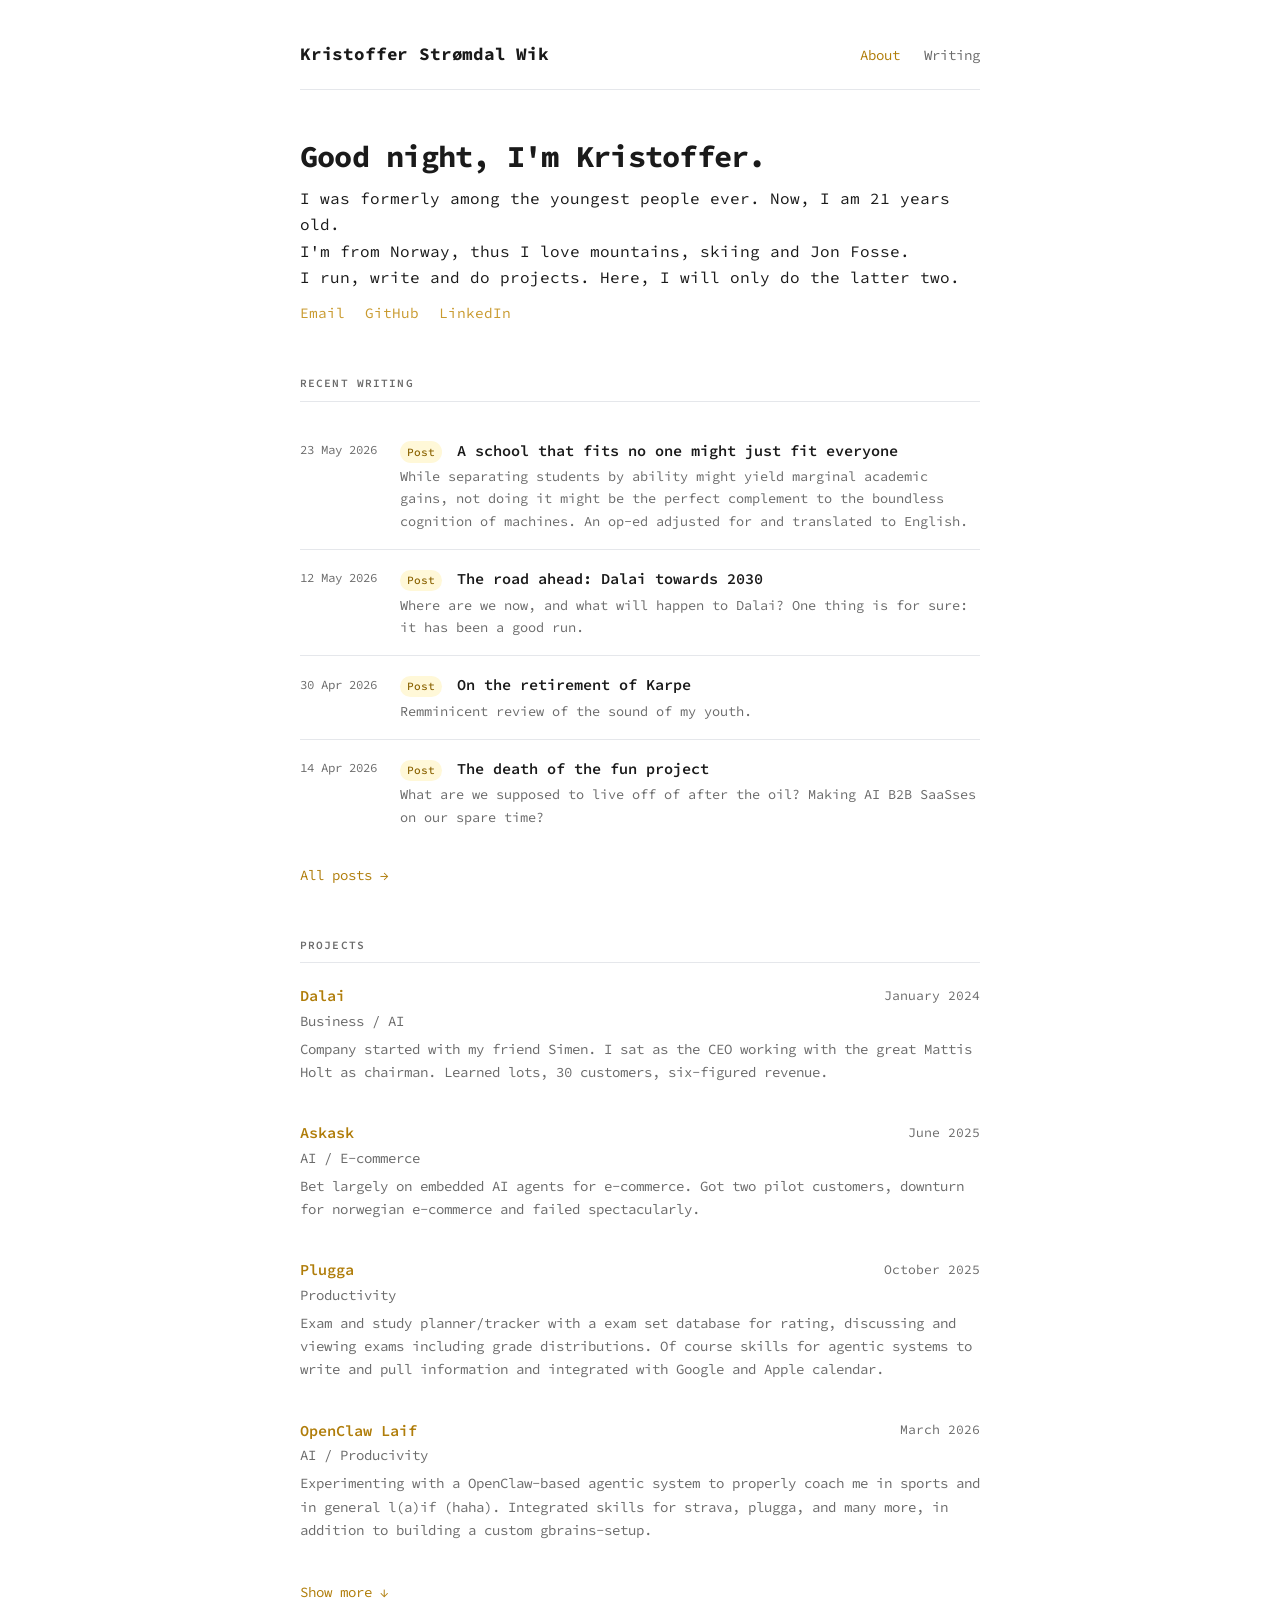
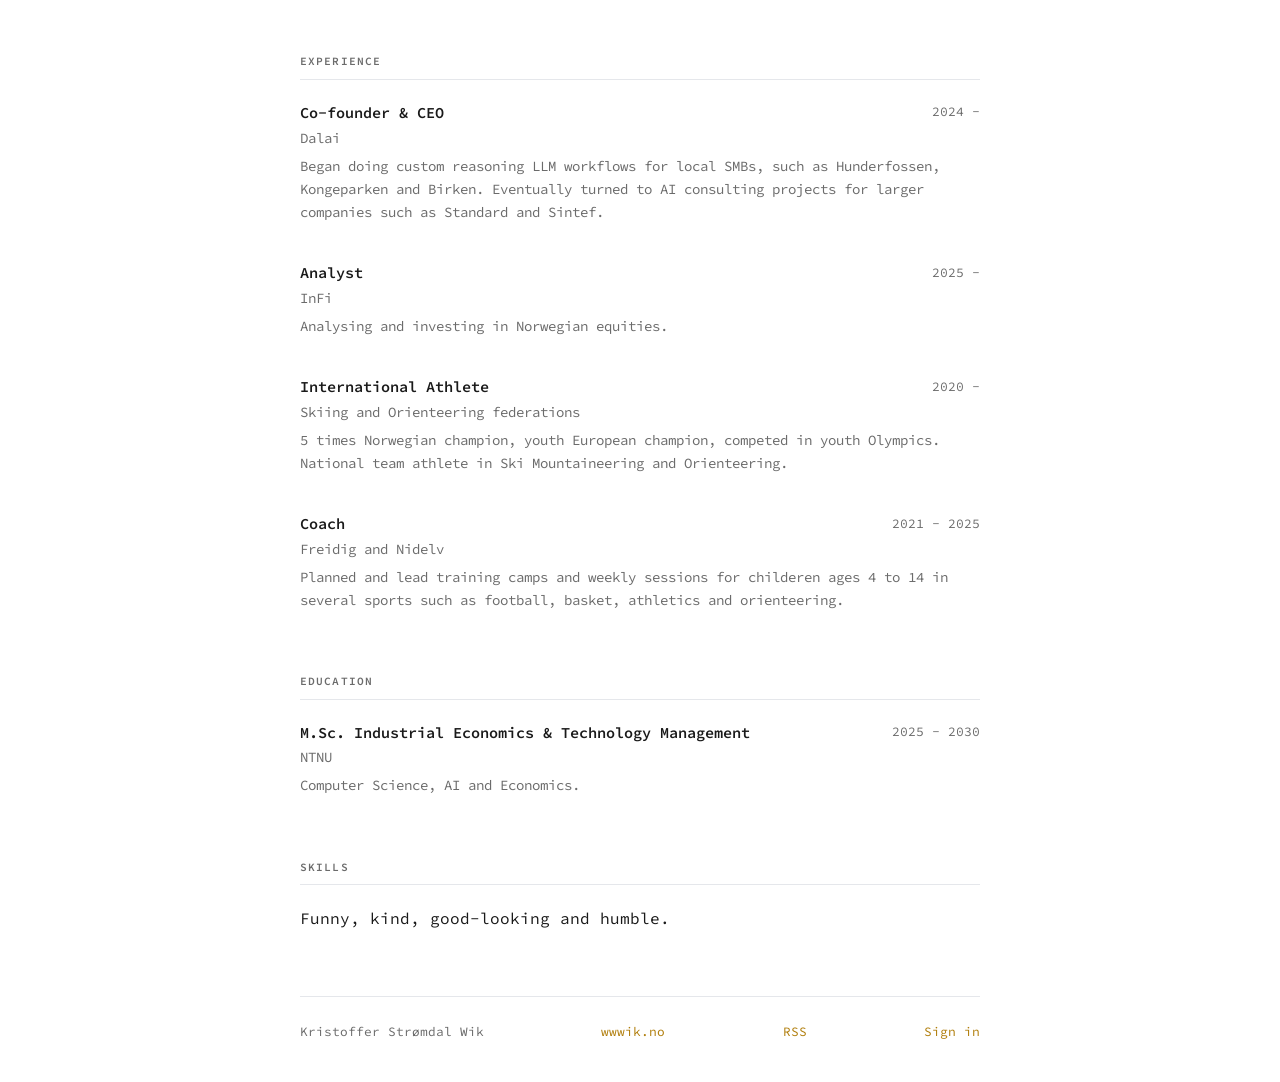
==== index.html @ e043fd33 "Render CV from cv.json (editable in /admin/) Co-Authored-By: Claude Fable 5.1 <noreply@anthropic.com" ====
<!DOCTYPE html>
<html lang="en">
<head>
  <meta charset="UTF-8" />
  <meta name="viewport" content="width=device-width, initial-scale=1.0" />
  <meta property="og:title" content="Kristoffer Strømdal Wik">
  <meta property="og:image" content="/castle.png">
  <title>Kristoffer Strømdal Wik</title>
  <meta name="description" content="Kristoffer Strømdal Wik" />
  <link rel="canonical" href="https://wwwik.no" />
  <link rel="stylesheet" href="style.css" />
  <link rel="icon" type="image/x-icon" href="/favicon.ico?v=2">
  <link rel="alternate" type="application/rss+xml" title="Kristoffer Strømdal Wik" href="/rss.xml" />
</head>
<body>
<div class="wrap">

  <header>
    <div class="site-name"><a href="/">Kristoffer Strømdal Wik</a></div>
    <nav>
      <a href="/" class="active">About</a>
      <a href="blog.html">Writing</a>
    </nav>
  </header>

  <main>

    <!-- ── About ──────────────────────────────── -->
    <section id="about">
      <h1> <span id="greeting"></span>, I'm <span id="cv-name">Kristoffer</span>.</h1>
      <p id="cv-bio"></p>
      <div class="contact-links" id="cv-links"></div>
    </section>

    <!-- ── Recent writing ─────────────────────── -->
    <section id="recent">
      <h2>Recent writing</h2>
      <ul class="post-list" id="recent-posts">
        <li style="color:var(--muted);font-size:.88rem">Loading…</li>
      </ul>
      <p style="margin-top:1rem;">
        <a href="blog.html" style="font-size:.88rem">All posts →</a>
      </p>
    </section>

    <!-- ── CV: rendered from cv.json (edit in /admin/) ── -->
    <section id="projects">
      <h2>Projects</h2>
      <div id="cv-projects"></div>
      <p style="margin-top:1rem;">
        <a href="#" id="toggle-projects" style="font-size:.88rem; cursor:pointer; display:none;">Show more ↓</a>
      </p>
    </section>

    <section id="experience">
      <h2>Experience</h2>
      <div id="cv-experience"></div>
    </section>

    <section id="education">
      <h2>Education</h2>
      <div id="cv-education"></div>
    </section>

    <section id="skills">
      <h2>Skills</h2>
      <div class="skills" id="cv-skills"></div>
    </section>

  </main>

  <footer>
    <span>Kristoffer Strømdal Wik</span>
    <span><a href="https://wwwik.no">wwwik.no</a></span>
    <span><a href="rss.xml">RSS</a></span>
    <span><a href="/auth/login" id="signin">Sign in</a></span>
  </footer>

</div>

<script>
    // Compute greeting from time of day
  (function () {
    const timeOfDay = new Date(); 
    if (timeOfDay.getHours() <= 5) document.getElementById('greeting').textContent = "Good night";
    else if (timeOfDay.getHours() <= 9) document.getElementById('greeting').textContent = "Good morning";
    else if (timeOfDay.getHours() <= 16) document.getElementById('greeting').textContent = "Good day";
    else if (timeOfDay.getHours() <= 21) document.getElementById('greeting').textContent = "Good evening";
    else document.getElementById('greeting').textContent = "Good night";
  })();

  // Compute current age from birthdate
  function currentAge() {
    const birth = new Date(2005, 9, 3); // Oct 3 2005 (month is 0-indexed)
    const now = new Date();
    let age = now.getFullYear() - birth.getFullYear();
    if (now < new Date(now.getFullYear(), birth.getMonth(), birth.getDate())) age--;
    return age;
  }

  // Render CV sections from cv.json (edited in /admin/)
  const esc = (v) => String(v ?? '').replace(/[&<>"']/g, (c) => ({ '&': '&amp;', '<': '&lt;', '>': '&gt;', '"': '&quot;', "'": '&#39;' }[c]));
  const entryHtml = (e) => `
    <div class="entry">
      <span class="entry-title">${e.href ? `<a href="${esc(e.href)}"${/^https?:/.test(e.href) ? ' target="_blank" rel="noopener"' : ''}>${esc(e.title)}</a>` : esc(e.title)}</span>
      <span class="entry-date">${esc(e.date)}</span>
      <span class="entry-sub">${esc(e.sub)}</span>
      ${e.desc ? `<p class="entry-desc">${esc(e.desc)}</p>` : ''}
    </div>`;
  fetch('cv.json')
    .then(r => r.json())
    .then(cv => {
      if (cv.name) document.getElementById('cv-name').textContent = cv.name;
      document.getElementById('cv-bio').innerHTML = (cv.bio || []).map(l => esc(l).replace('{age}', currentAge())).join('<br> ');
      document.getElementById('cv-links').innerHTML = (cv.links || []).map(l =>
        `<a href="${esc(l.href)}"${/^https?:/.test(l.href) ? ' target="_blank" rel="noopener"' : ''}>${esc(l.label)}</a>`).join('');
      for (const k of ['projects', 'experience', 'education']) document.getElementById('cv-' + k).innerHTML = (cv[k] || []).map(entryHtml).join('');
      document.getElementById('cv-skills').textContent = cv.skills || '';
      setupProjectToggle();
    })
    .catch(() => {});

  // Load recent posts from posts.json
  fetch('posts.json')
    .then(r => r.json())
    .then(({ posts }) => {
      const list = document.getElementById('recent-posts');
      const recent = [...posts]
        .sort((a, b) => b.date.localeCompare(a.date))
        .slice(0, 4);
      list.innerHTML = recent.map(p => `
        <li class="post-item">
          <span class="post-date">${fmtDate(p.date)}</span>
          <div class="post-body">
            <div class="post-title">
              <span class="badge badge-${p.type === 'achievement' ? 'achievement' : 'blog'}">
                ${p.type === 'achievement' ? 'Achievement' : 'Post'}
              </span>
              <a href="blog.html#${p.id}">${p.title}</a>
            </div>
            <p class="post-summary">${p.summary}</p>
          </div>
        </li>
      `).join('');
    })
    .catch(() => {
      document.getElementById('recent-posts').innerHTML =
        '<li style="color:var(--muted);font-size:.88rem">No posts yet.</li>';
    });

  function fmtDate(iso) {
    const d = new Date(iso + 'T00:00:00');
    return d.toLocaleDateString('en-GB', { day: 'numeric', month: 'short', year: 'numeric' });
  }

  // Automatisk skjuling av prosjekter etter de 4 første
  function setupProjectToggle() {
    const projects = document.querySelectorAll('#projects .entry');
    const toggleBtn = document.getElementById('toggle-projects');
    let isHidden = true;
    if (projects.length <= 4) return;
    toggleBtn.style.display = '';
    for (let i = 4; i < projects.length; i++) projects[i].style.display = 'none';
    toggleBtn.addEventListener('click', function (e) {
      e.preventDefault();
      isHidden = !isHidden;
      for (let i = 4; i < projects.length; i++) projects[i].style.display = isHidden ? 'none' : '';
      this.textContent = isHidden ? 'Show more ↓' : 'Show less ↑';
    });
  }
</script>
<script>
  // Footer: vis "Admin" i stedet for "Sign in" hvis eier er innlogget.
  const q = new URLSearchParams(location.search);
  const toast = (msg) => {
    const t = document.createElement('div'); t.className = 'toast'; t.textContent = msg; document.body.appendChild(t);
    setTimeout(() => t.classList.add('show'), 20); setTimeout(() => t.classList.remove('show'), 3200); setTimeout(() => t.remove(), 3800);
  };
  if (q.has('signed-out')) toast('Signed out');
  fetch('/auth/me', { credentials: 'same-origin' }).then(r => r.ok ? r.json() : null).then(m => {
    if (m && m.signedIn) {
      const a = document.getElementById('signin'); a.textContent = 'Admin'; a.href = '/admin/';
      if (q.has('signed-in')) toast('Signed in as ' + m.email);
    }
  }).catch(() => {});
  if (q.has('signed-in') || q.has('signed-out')) history.replaceState(null, '', location.pathname + location.hash);
</script>
</body>
</html>
---- style.css ----
@import url('https://fonts.googleapis.com/css2?family=Source+Code+Pro:ital,wght@0,200..900;1,200..900&display=swap');

:root {
  --bg: #ffffff;
  --surface: #f8f8f7;
  --text: #1a1a1a;
  --muted: #6b6b6b;
  --accent: #b07d0a;
  --muteaccent: #c99a2e;
  --border: #e5e7eb;
  --width: 680px;
}

*, *::before, *::after { box-sizing: border-box; }

body {
  font-family: "Source Code Pro", monospace;
  font-optical-sizing: auto;
  font-size: 1rem;
  line-height: 1.65;
  color: var(--text);
  background: var(--bg);
  margin: 0;
  padding: 0 1.25rem;
}

a { color: var(--accent); text-decoration: none; }
a:hover { text-decoration: underline; }

.wrap {
  max-width: var(--width);
  margin: 0 auto;
}

/* ── Header ─────────────────────────────────── */
header {
  padding: 2.5rem 0 1.25rem;
  border-bottom: 1px solid var(--border);
  margin-bottom: 3rem;
  display: flex;
  align-items: baseline;
  justify-content: space-between;
  flex-wrap: wrap;
  gap: 0.75rem;
}

.site-name {
  font-size: 1.1rem;
  font-weight: 700;
  color: var(--text);
  letter-spacing: -0.01em;
}
.site-name a { color: inherit; }
.site-name a:hover { text-decoration: none; }

nav { display: flex; gap: 1.5rem; }

nav a {
  color: var(--muted);
  font-size: 0.88rem;
}
nav a:hover {
  color: var(--text);
  text-decoration: none;
}

nav a.active {
  color: var(--accent);
  text-decoration: none;
}

/* ── Sections ────────────────────────────────── */
section { margin-bottom: 3rem; }

h1 {
  font-size: 1.9rem;
  font-weight: 700;
  letter-spacing: -0.025em;
  line-height: 1.2;
  margin-bottom: 0.65rem;
}

h2 {
  font-size: 0.7rem;
  font-weight: 600;
  text-transform: uppercase;
  letter-spacing: 0.1em;
  color: var(--muted);
  border-bottom: 1px solid var(--border);
  padding-bottom: 0.5rem;
  margin-bottom: 1.25rem;
}

h3 {
  font-size: 0.95rem;
  font-weight: 600;
  margin-bottom: 0.2rem;
}

p { margin: 0 0 0.75rem; }

/* ── CV entries ──────────────────────────────── */
.entry {
  display: grid;
  grid-template-columns: 1fr auto;
  gap: 0.1rem 1.5rem;
  margin-bottom: 1.5rem;
  align-items: start;
}
.entry-title { font-weight: 600; font-size: 0.95rem; }
.entry-sub   { color: var(--muted); font-size: 0.88rem; }
.entry-date  { color: var(--muted); font-size: 0.82rem; white-space: nowrap; padding-top: 0.1rem; }
.entry-desc  { grid-column: 1 / -1; color: var(--muted); font-size: 0.88rem; margin-top: 0.2rem; }

/* ── Skills ──────────────────────────────────── */
.skills { display: flex; flex-wrap: wrap; gap: 0.4rem; }
.skill {
  background: var(--surface);
  border: 1px solid var(--border);
  padding: 0.2rem 0.6rem;
  border-radius: 4px;
  font-size: 0.82rem;
  color: var(--text);
}

/* ── Post list ───────────────────────────────── */
.post-list { list-style: none; padding: 0; margin: 0; }

.post-item {
  display: grid;
  grid-template-columns: 80px 1fr;
  gap: 0 1.25rem;
  padding: 1rem 0;
  border-bottom: 1px solid var(--border);
  align-items: start;
}
.post-item:last-child { border-bottom: none; }

.post-date {
  font-size: 0.78rem;
  color: var(--muted);
  padding-top: 0.2rem;
  line-height: 1.4;
}

.post-body {}
.post-title { font-weight: 600; font-size: 0.95rem; margin-bottom: 0.2rem; }
.post-title a { color: var(--text); }
.post-title a:hover { color: var(--accent); text-decoration: none; }

.post-summary { font-size: 0.85rem; color: var(--muted); margin: 0; }

.badge {
  display: inline-block;
  padding: 0.1rem 0.45rem;
  border-radius: 100px;
  font-size: 0.7rem;
  font-weight: 500;
  vertical-align: middle;
  margin-right: 0.35rem;
}
.badge-blog        { background: #fff8d8; color: #8a6200; }
.badge-achievement { background: #dcfce7; color: #166534; }

/* ── Full post view ──────────────────────────── */
#post-view { display: none; }
#post-view.visible { display: block; }
#list-view.hidden  { display: none; }

.back-link {
  display: inline-block;
  font-size: 0.85rem;
  color: var(--muted);
  margin-bottom: 2rem;
}
.back-link:hover { color: var(--text); text-decoration: none; }

.post-header { margin-bottom: 2rem; }
.post-header h1 { margin-bottom: 0.4rem; }
.post-meta { font-size: 0.85rem; color: var(--muted); }

.post-content { line-height: 1.75; }
.post-content p  { margin-bottom: 1rem; }
.post-content h3 { font-size: 1.05rem; margin: 1.75rem 0 0.5rem; }
.post-content h4 { font-size: 0.95rem; margin: 1.25rem 0 0.4rem; font-weight: 600; }
.post-content ul, .post-content ol { padding-left: 1.5rem; margin-bottom: 1rem; }
.post-content li { margin-bottom: 0.3rem; }
.post-content code {
  background: var(--surface);
  border: 1px solid var(--border);
  padding: 0.1em 0.35em;
  border-radius: 3px;
  font-size: 0.875em;
  font-family: "Source Code Pro", monospace;
}
.post-content pre {
  background: var(--surface);
  border: 1px solid var(--border);
  padding: 1rem;
  border-radius: 6px;
  overflow-x: auto;
  margin-bottom: 1rem;
}
.post-content pre code { background: none; border: none; padding: 0; font-size: 0.85rem; }
.post-content blockquote {
  border-left: 3px solid var(--border);
  padding-left: 1rem;
  color: var(--muted);
  margin: 0 0 1rem;
}
.post-content img { max-width: 100%; height: auto; }
.post-content strong { font-weight: 600; }
.post-content a { color: var(--accent); }

/* ── Links / contact ─────────────────────────── */
.contact-links { display: flex; gap: 1.25rem; flex-wrap: wrap; }
.contact-links a { color: var(--muteaccent); font-size: 0.9rem; }
.contact-links a:hover { color: var(--text); }

/* ── Footer ──────────────────────────────────── */
footer {
  border-top: 1px solid var(--border);
  margin-top: 4rem;
  padding: 1.5rem 0 2.5rem;
  font-size: 0.8rem;
  color: var(--muted);
  display: flex;
  justify-content: space-between;
  flex-wrap: wrap;
  gap: 0.5rem;
}

/* ── Responsive ──────────────────────────────── */
@media (max-width: 480px) {
  header { flex-direction: column; gap: 0.5rem; }
  .post-item { grid-template-columns: 1fr; }
  .post-date { padding-top: 0; }
  .entry { grid-template-columns: 1fr; }
  .entry-date { text-align: left; }
  footer { flex-direction: column; }
}

/* ── Toast (sign in / out) ───────────────────── */
.toast {
  position: fixed; left: 50%; bottom: 1.5rem; transform: translate(-50%, 1rem);
  background: var(--text); color: var(--bg); font-size: 0.82rem; padding: 0.5rem 0.9rem; border-radius: 4px;
  opacity: 0; transition: opacity .2s, transform .2s; pointer-events: none; z-index: 10;
}
.toast.show { opacity: 1; transform: translate(-50%, 0); }
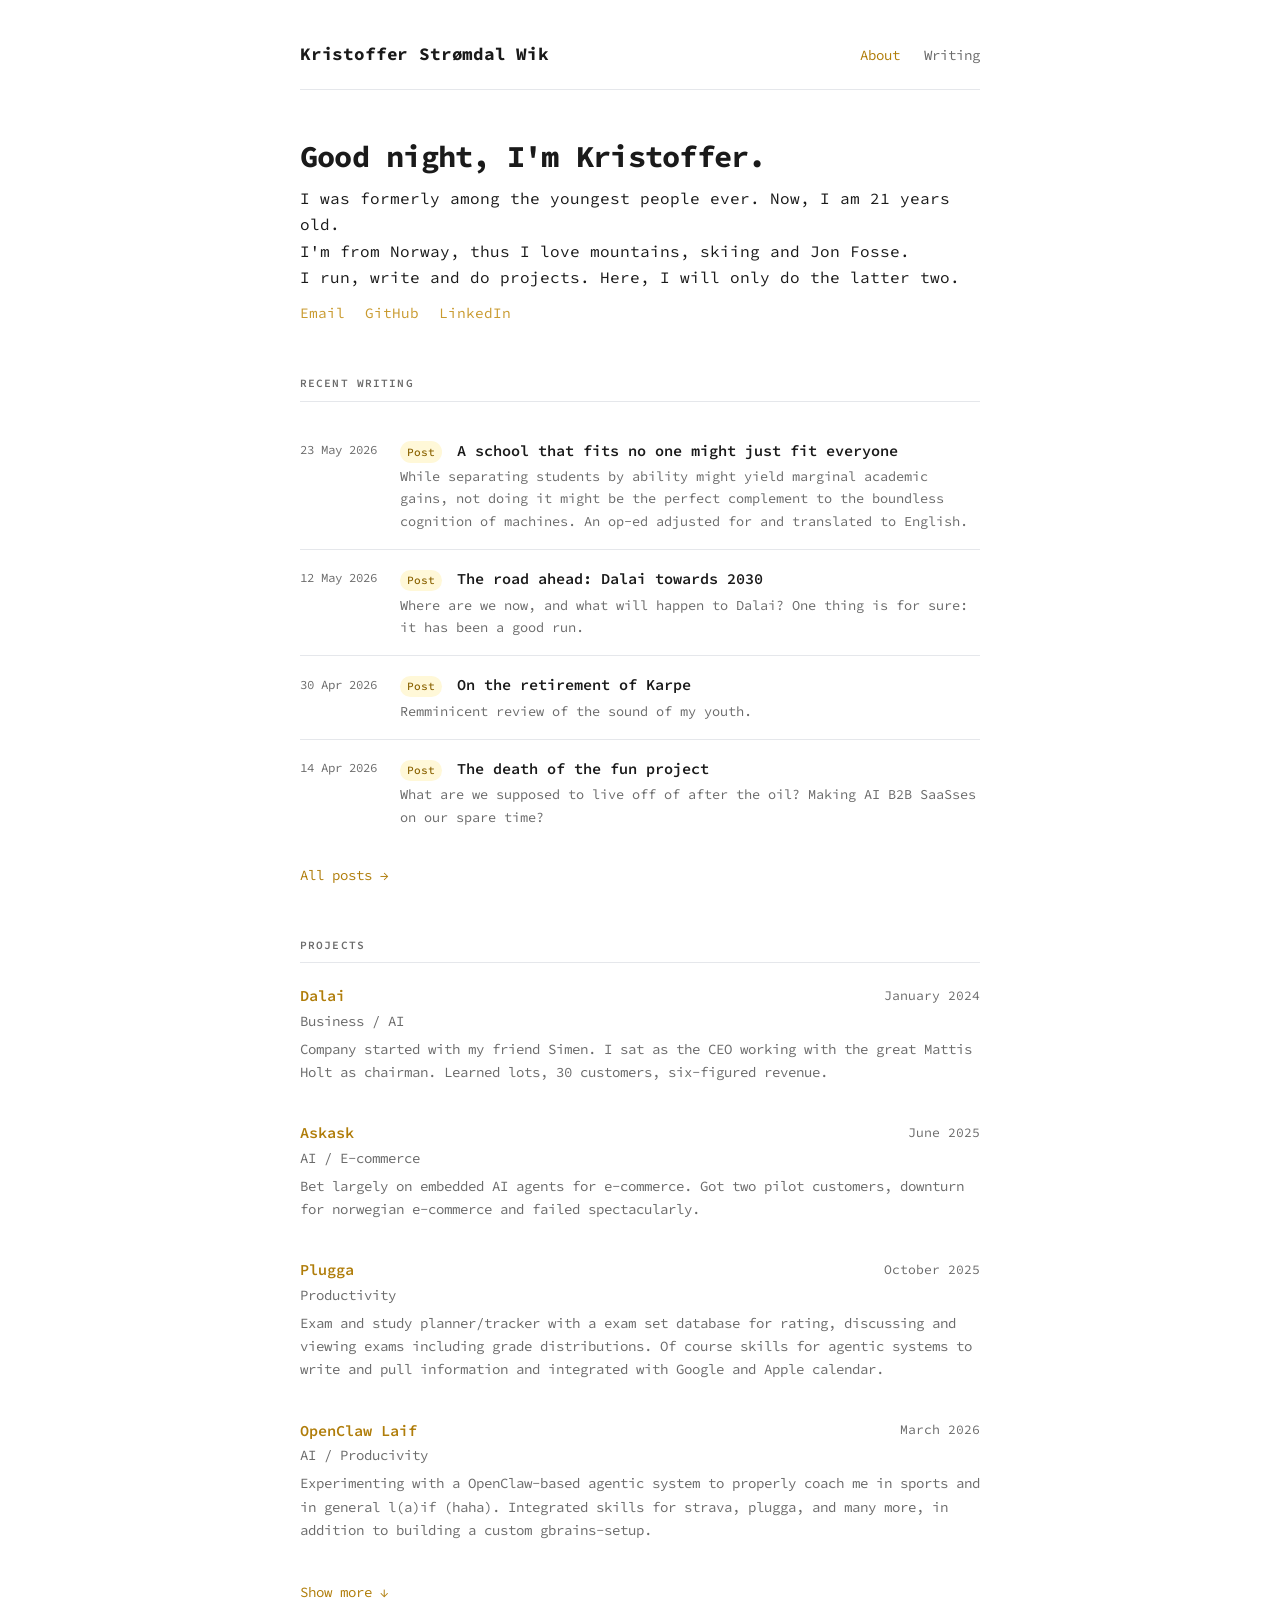
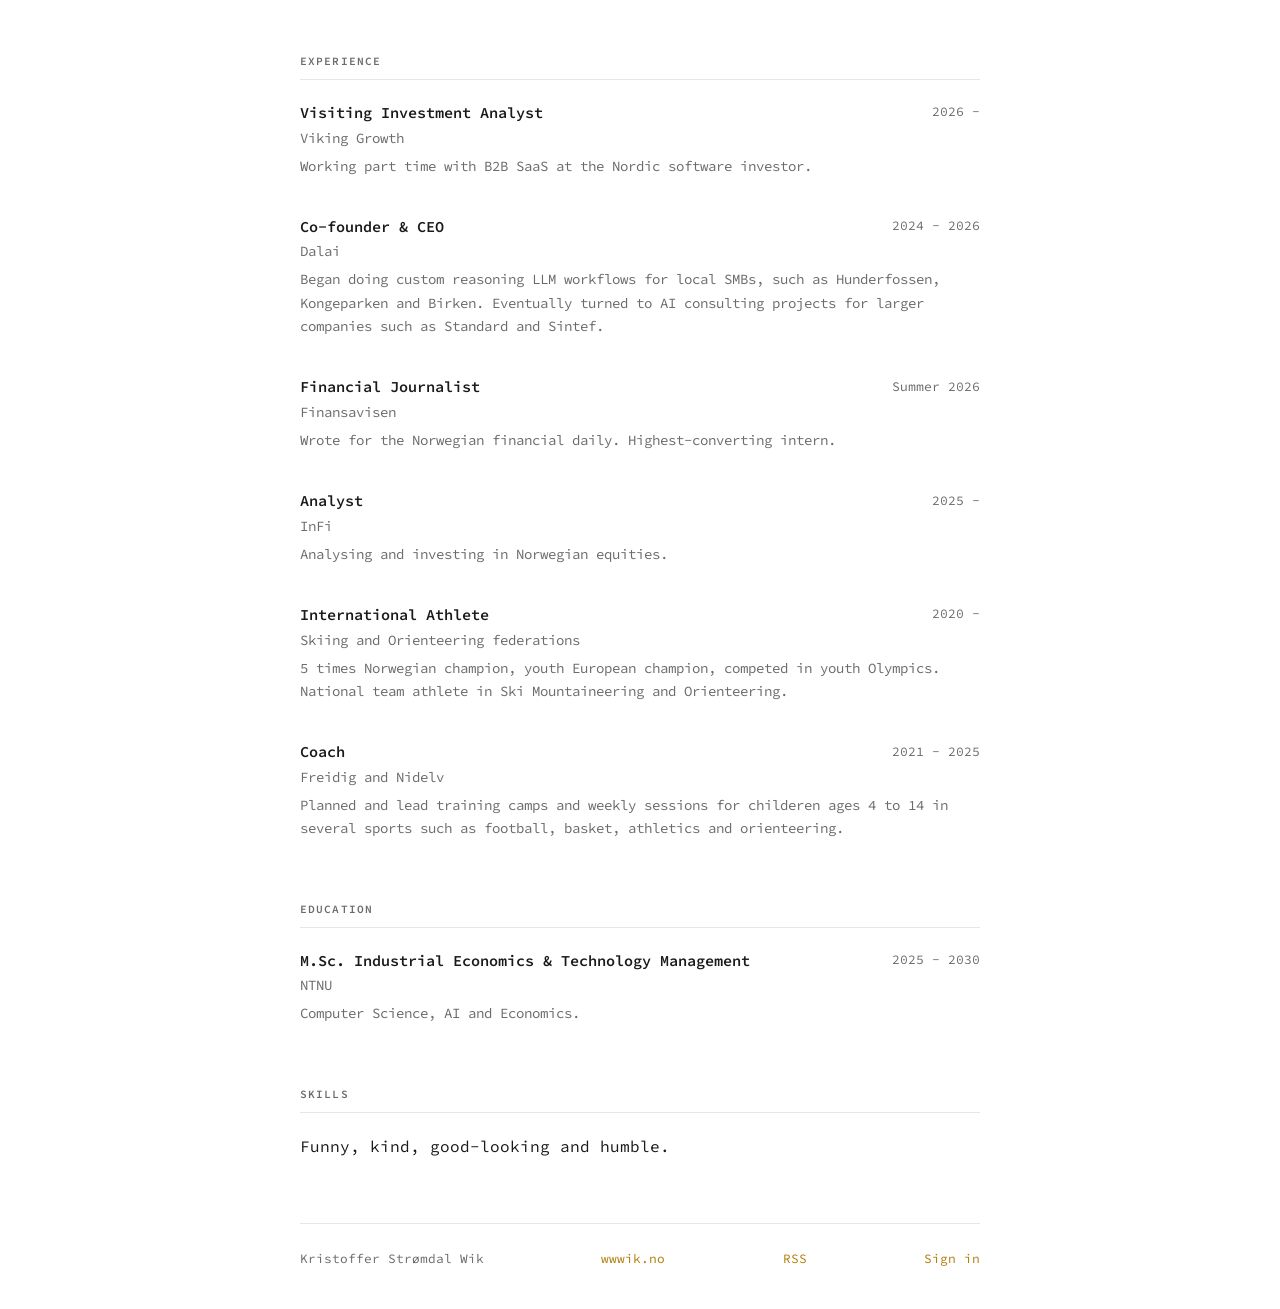
==== commit 1b4cae2e: "GEO: static page + Markdown per post, sitemap, robots.txt, llms.txt, Article JSON-LD, vendored marke" ====
--- a/index.html
+++ b/index.html
@@ -6,7 +6,8 @@
   <meta property="og:title" content="Kristoffer Strømdal Wik">
   <meta property="og:image" content="/castle.png">
   <title>Kristoffer Strømdal Wik</title>
-  <meta name="description" content="Kristoffer Strømdal Wik" />
+  <!-- build:meta-description --><meta name="description" content="I was formerly among the youngest people ever. Now, I am 20 years old. I&#39;m from Norway, thus I love mountains, skiing and Jon Fosse. I run, write and do projects. Here, I will only do the latter two." /><!-- /build:meta-description -->
+  <!-- build:jsonld --><script type="application/ld+json">{"@context":"https://schema.org","@type":"Person","name":"Kristoffer Strømdal Wik","givenName":"Kristoffer","url":"https://wwwik.no","description":"I was formerly among the youngest people ever. Now, I am 20 years old. I'm from Norway, thus I love mountains, skiing and Jon Fosse. I run, write and do projects. Here, I will only do the latter two.","sameAs":["https://github.com/kristoman-rikardo","https://www.linkedin.com/in/kristofferswik/"],"jobTitle":"Visiting Investment Analyst","worksFor":{"@type":"Organization","name":"Viking Growth"},"alumniOf":[{"@type":"EducationalOrganization","name":"NTNU"}],"knowsAbout":["Dalai","Askask","Plugga","OpenClaw Laif","Mosaic (not the browser)","make3d","Vibedoc.ai"]}</script><!-- /build:jsonld -->
   <link rel="canonical" href="https://wwwik.no" />
   <link rel="stylesheet" href="style.css" />
   <link rel="icon" type="image/x-icon" href="/favicon.ico?v=2">
@@ -27,16 +28,63 @@
 
     <!-- ── About ──────────────────────────────── -->
     <section id="about">
-      <h1> <span id="greeting"></span>, I'm <span id="cv-name">Kristoffer</span>.</h1>
-      <p id="cv-bio"></p>
-      <div class="contact-links" id="cv-links"></div>
+      <h1> <span id="greeting"></span>, I'm <span id="cv-name"><!-- build:cv-name -->Kristoffer<!-- /build:cv-name --></span>.</h1>
+      <p id="cv-bio">
+        <!-- build:cv-bio -->I was formerly among the youngest people ever. Now, I am <span id="my-age">20</span> years old.
+        <br> I&#39;m from Norway, thus I love mountains, skiing and Jon Fosse.
+        <br> I run, write and do projects. Here, I will only do the latter two.<!-- /build:cv-bio -->
+      </p>
+      <div class="contact-links" id="cv-links">
+        <!-- build:cv-links --><a href="mailto:kristofferswik@gmail.com">Email</a>
+        <a href="https://github.com/kristoman-rikardo" target="_blank" rel="noopener">GitHub</a>
+        <a href="https://www.linkedin.com/in/kristofferswik/" target="_blank" rel="noopener">LinkedIn</a><!-- /build:cv-links -->
+      </div>
     </section>
 
     <!-- ── Recent writing ─────────────────────── -->
     <section id="recent">
       <h2>Recent writing</h2>
-      <ul class="post-list" id="recent-posts">
-        <li style="color:var(--muted);font-size:.88rem">Loading…</li>
+      <ul class="post-list" id="recent-posts"><!-- build:recent-posts -->
+        <li class="post-item">
+          <span class="post-date">23 May 2026</span>
+          <div class="post-body">
+            <div class="post-title">
+              <span class="badge badge-blog">Post</span>
+              <a href="/posts/school-debate.html">A school that fits no one might just fit everyone</a>
+            </div>
+            <p class="post-summary">While separating students by ability might yield marginal academic gains, not doing it might be the perfect complement to the boundless cognition of machines. An op-ed adjusted for and translated to English.</p>
+          </div>
+        </li>
+        <li class="post-item">
+          <span class="post-date">12 May 2026</span>
+          <div class="post-body">
+            <div class="post-title">
+              <span class="badge badge-blog">Post</span>
+              <a href="/posts/dalai-future.html">The road ahead: Dalai towards 2030</a>
+            </div>
+            <p class="post-summary">Where are we now, and what will happen to Dalai? One thing is for sure: it has been a good run.</p>
+          </div>
+        </li>
+        <li class="post-item">
+          <span class="post-date">30 Apr 2026</span>
+          <div class="post-body">
+            <div class="post-title">
+              <span class="badge badge-blog">Post</span>
+              <a href="/posts/karpe.html">On the retirement of Karpe</a>
+            </div>
+            <p class="post-summary">Remminicent review of the sound of my youth.</p>
+          </div>
+        </li>
+        <li class="post-item">
+          <span class="post-date">14 Apr 2026</span>
+          <div class="post-body">
+            <div class="post-title">
+              <span class="badge badge-blog">Post</span>
+              <a href="/posts/vibe-dystopia.html">The death of the fun project</a>
+            </div>
+            <p class="post-summary">What are we supposed to live off of after the oil? Making AI B2B SaaSses on our spare time?</p>
+          </div>
+        </li><!-- /build:recent-posts -->
       </ul>
       <p style="margin-top:1rem;">
         <a href="blog.html" style="font-size:.88rem">All posts →</a>
@@ -46,7 +94,50 @@
     <!-- ── CV: rendered from cv.json (edit in /admin/) ── -->
     <section id="projects">
       <h2>Projects</h2>
-      <div id="cv-projects"></div>
+      <div id="cv-projects"><!-- build:cv-projects -->
+      <div class="entry">
+        <span class="entry-title"><a href="https://dalai.no" target="_blank" rel="noopener">Dalai</a></span>
+        <span class="entry-date">January 2024</span>
+        <span class="entry-sub">Business / AI</span>
+        <p class="entry-desc">Company started with my friend Simen. I sat as the CEO working with the great Mattis Holt as chairman. Learned lots, 30 customers, six-figured revenue.</p>
+      </div>
+      <div class="entry">
+        <span class="entry-title"><a href="https://askask.ai" target="_blank" rel="noopener">Askask</a></span>
+        <span class="entry-date">June 2025</span>
+        <span class="entry-sub">AI / E-commerce</span>
+        <p class="entry-desc">Bet largely on embedded AI agents for e-commerce. Got two pilot customers, downturn for norwegian e-commerce and failed spectacularly.</p>
+      </div>
+      <div class="entry">
+        <span class="entry-title"><a href="https://plugga.no" target="_blank" rel="noopener">Plugga</a></span>
+        <span class="entry-date">October 2025</span>
+        <span class="entry-sub">Productivity</span>
+        <p class="entry-desc">Exam and study planner/tracker with a exam set database for rating, discussing and viewing exams including grade distributions. Of course skills for agentic systems to write and pull information and integrated with Google and Apple calendar.</p>
+      </div>
+      <div class="entry">
+        <span class="entry-title"><a href="blog.html#laif">OpenClaw Laif</a></span>
+        <span class="entry-date">March 2026</span>
+        <span class="entry-sub">AI / Producivity</span>
+        <p class="entry-desc">Experimenting with a OpenClaw-based agentic system to properly coach me in sports and in general l(a)if (haha). Integrated skills for strava, plugga, and many more, in addition to building a custom gbrains-setup.</p>
+      </div>
+      <div class="entry">
+        <span class="entry-title"><a href="https://github.com/kristoman-rikardo/mosaic-project" target="_blank" rel="noopener">Mosaic (not the browser)</a></span>
+        <span class="entry-date">April 2026</span>
+        <span class="entry-sub">Non-vibe coding</span>
+        <p class="entry-desc">Made a mosaic generator from scratch in Java and a front-end with quite ugly JavaFX-elements. My most ambitious non-AI-related project yet, very fun but slow. Still managed to get it done in under 16 hrs.</p>
+      </div>
+      <div class="entry">
+        <span class="entry-title"><a href="https://github.com/kristoman-rikardo/make3d" target="_blank" rel="noopener">make3d</a></span>
+        <span class="entry-date">May 2026</span>
+        <span class="entry-sub">Computer Vision</span>
+        <p class="entry-desc">Currently building a fast and lightweight tool for generating simple to moderatly complex 3d renderings from a 2d photos. Difficult and fun.</p>
+      </div>
+      <div class="entry">
+        <span class="entry-title"><a href="https://vibedoc.ai" target="_blank" rel="noopener">Vibedoc.ai</a></span>
+        <span class="entry-date">March 2025</span>
+        <span class="entry-sub">AI</span>
+        <p class="entry-desc">Made a code-docs generator for the advent of vibe coding. Mostly a sick domain name, hmu if you want to buy it.</p>
+      </div><!-- /build:cv-projects -->
+      </div>
       <p style="margin-top:1rem;">
         <a href="#" id="toggle-projects" style="font-size:.88rem; cursor:pointer; display:none;">Show more ↓</a>
       </p>
@@ -54,17 +145,61 @@
 
     <section id="experience">
       <h2>Experience</h2>
-      <div id="cv-experience"></div>
+      <div id="cv-experience"><!-- build:cv-experience -->
+      <div class="entry">
+        <span class="entry-title">Visiting Investment Analyst</span>
+        <span class="entry-date">2026 -</span>
+        <span class="entry-sub">Viking Growth</span>
+        <p class="entry-desc">Working part time with B2B SaaS at the Nordic software investor.</p>
+      </div>
+      <div class="entry">
+        <span class="entry-title">Co-founder &amp; CEO</span>
+        <span class="entry-date">2024 - 2026</span>
+        <span class="entry-sub">Dalai</span>
+        <p class="entry-desc">Began doing custom reasoning LLM workflows for local SMBs, such as Hunderfossen, Kongeparken and Birken. Eventually turned to AI consulting projects for larger companies such as Standard and Sintef.</p>
+      </div>
+      <div class="entry">
+        <span class="entry-title">Financial Journalist</span>
+        <span class="entry-date">Summer 2026</span>
+        <span class="entry-sub">Finansavisen</span>
+        <p class="entry-desc">Wrote for the Norwegian financial daily. Highest-converting intern.</p>
+      </div>
+      <div class="entry">
+        <span class="entry-title">Analyst</span>
+        <span class="entry-date">2025 -</span>
+        <span class="entry-sub">InFi</span>
+        <p class="entry-desc">Analysing and investing in Norwegian equities.</p>
+      </div>
+      <div class="entry">
+        <span class="entry-title">International Athlete</span>
+        <span class="entry-date">2020 -</span>
+        <span class="entry-sub">Skiing and Orienteering federations</span>
+        <p class="entry-desc">5 times Norwegian champion, youth European champion, competed in youth Olympics. National team athlete in Ski Mountaineering and Orienteering.</p>
+      </div>
+      <div class="entry">
+        <span class="entry-title">Coach</span>
+        <span class="entry-date">2021 - 2025</span>
+        <span class="entry-sub">Freidig and Nidelv</span>
+        <p class="entry-desc">Planned and lead training camps and weekly sessions for childeren ages 4 to 14 in several sports such as football, basket, athletics and orienteering.</p>
+      </div><!-- /build:cv-experience -->
+      </div>
     </section>
 
     <section id="education">
       <h2>Education</h2>
-      <div id="cv-education"></div>
+      <div id="cv-education"><!-- build:cv-education -->
+      <div class="entry">
+        <span class="entry-title">M.Sc. Industrial Economics &amp; Technology Management</span>
+        <span class="entry-date">2025 - 2030</span>
+        <span class="entry-sub">NTNU</span>
+        <p class="entry-desc">Computer Science, AI and Economics.</p>
+      </div><!-- /build:cv-education -->
+      </div>
     </section>
 
     <section id="skills">
       <h2>Skills</h2>
-      <div class="skills" id="cv-skills"></div>
+      <div class="skills" id="cv-skills"><!-- build:cv-skills -->Funny, kind, good-looking and humble.<!-- /build:cv-skills --></div>
     </section>
 
   </main>
@@ -116,9 +251,9 @@
         `<a href="${esc(l.href)}"${/^https?:/.test(l.href) ? ' target="_blank" rel="noopener"' : ''}>${esc(l.label)}</a>`).join('');
       for (const k of ['projects', 'experience', 'education']) document.getElementById('cv-' + k).innerHTML = (cv[k] || []).map(entryHtml).join('');
       document.getElementById('cv-skills').textContent = cv.skills || '';
-      setupProjectToggle();
     })
-    .catch(() => {});
+    .catch(() => {})
+    .finally(setupProjectToggle);
 
   // Load recent posts from posts.json
   fetch('posts.json')
@@ -136,17 +271,14 @@
               <span class="badge badge-${p.type === 'achievement' ? 'achievement' : 'blog'}">
                 ${p.type === 'achievement' ? 'Achievement' : 'Post'}
               </span>
-              <a href="blog.html#${p.id}">${p.title}</a>
+              <a href="/posts/${p.id}.html">${p.title}</a>
             </div>
             <p class="post-summary">${p.summary}</p>
           </div>
         </li>
       `).join('');
     })
-    .catch(() => {
-      document.getElementById('recent-posts').innerHTML =
-        '<li style="color:var(--muted);font-size:.88rem">No posts yet.</li>';
-    });
+    .catch(() => {});
 
   function fmtDate(iso) {
     const d = new Date(iso + 'T00:00:00');
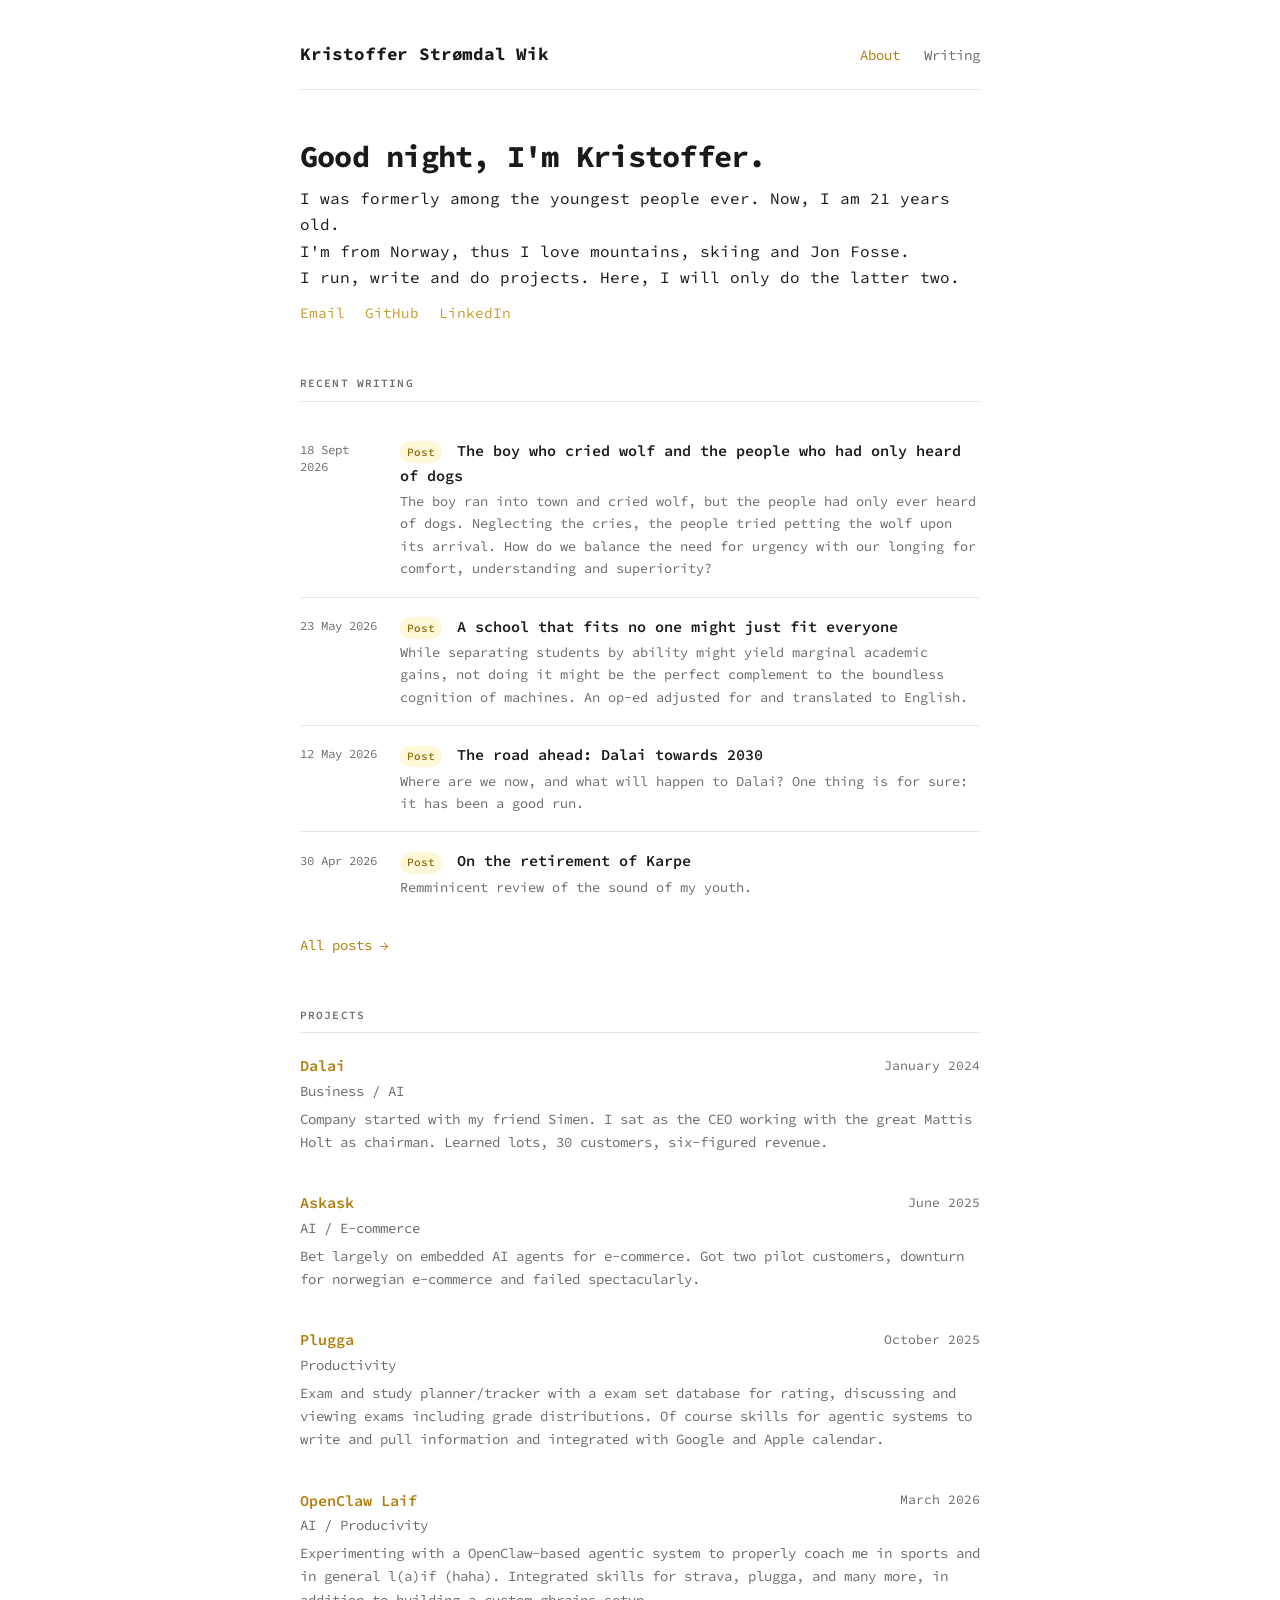
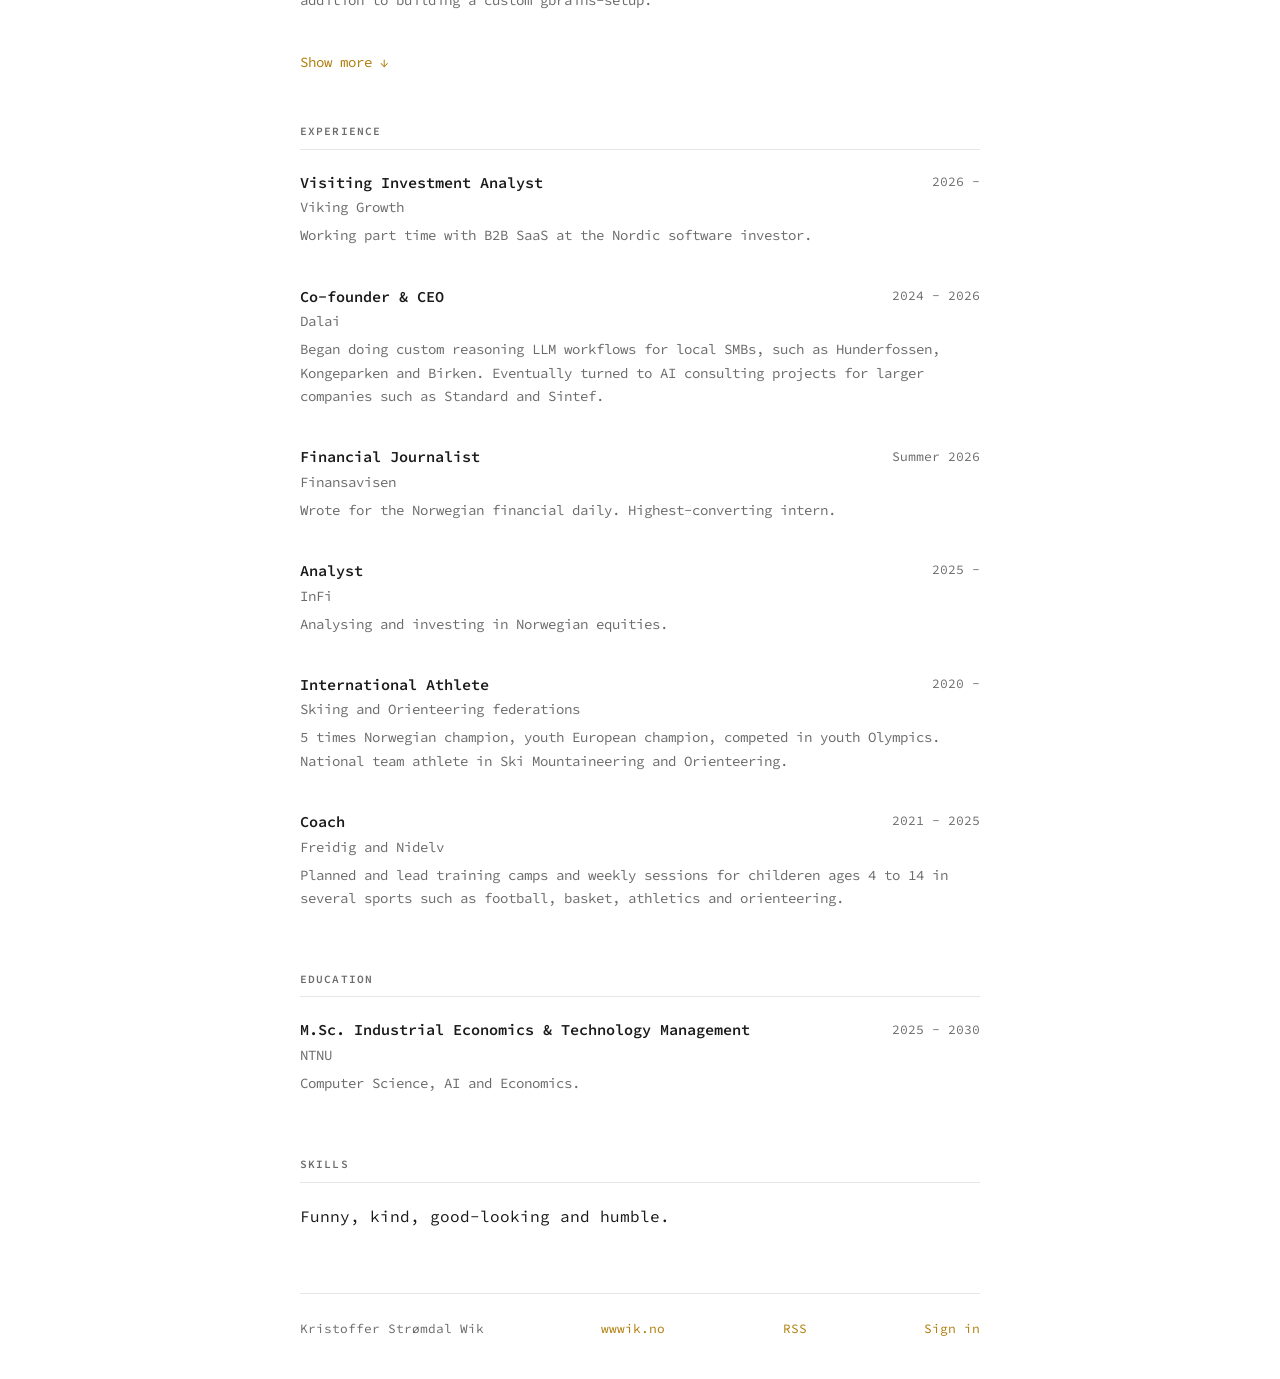
==== commit eff744ac: "Publish: The boy who cried wolf and the people who had only heard of dogs" ====
--- a/index.html
+++ b/index.html
@@ -46,6 +46,16 @@
       <h2>Recent writing</h2>
       <ul class="post-list" id="recent-posts"><!-- build:recent-posts -->
         <li class="post-item">
+          <span class="post-date">18 Sept 2026</span>
+          <div class="post-body">
+            <div class="post-title">
+              <span class="badge badge-blog">Post</span>
+              <a href="/posts/the-boy-who-cried-wolf-and-the-people-who-had-only-heard-of-.html">The boy who cried wolf and the people who had only heard of dogs</a>
+            </div>
+            <p class="post-summary">The boy ran into town and cried wolf, but the people had only ever heard of dogs. Neglecting the cries, the people tried petting the wolf upon its arrival. How do we balance the need for urgency with our longing for comfort, understanding and superiority?</p>
+          </div>
+        </li>
+        <li class="post-item">
           <span class="post-date">23 May 2026</span>
           <div class="post-body">
             <div class="post-title">
@@ -73,16 +83,6 @@
               <a href="/posts/karpe.html">On the retirement of Karpe</a>
             </div>
             <p class="post-summary">Remminicent review of the sound of my youth.</p>
-          </div>
-        </li>
-        <li class="post-item">
-          <span class="post-date">14 Apr 2026</span>
-          <div class="post-body">
-            <div class="post-title">
-              <span class="badge badge-blog">Post</span>
-              <a href="/posts/vibe-dystopia.html">The death of the fun project</a>
-            </div>
-            <p class="post-summary">What are we supposed to live off of after the oil? Making AI B2B SaaSses on our spare time?</p>
           </div>
         </li><!-- /build:recent-posts -->
       </ul>
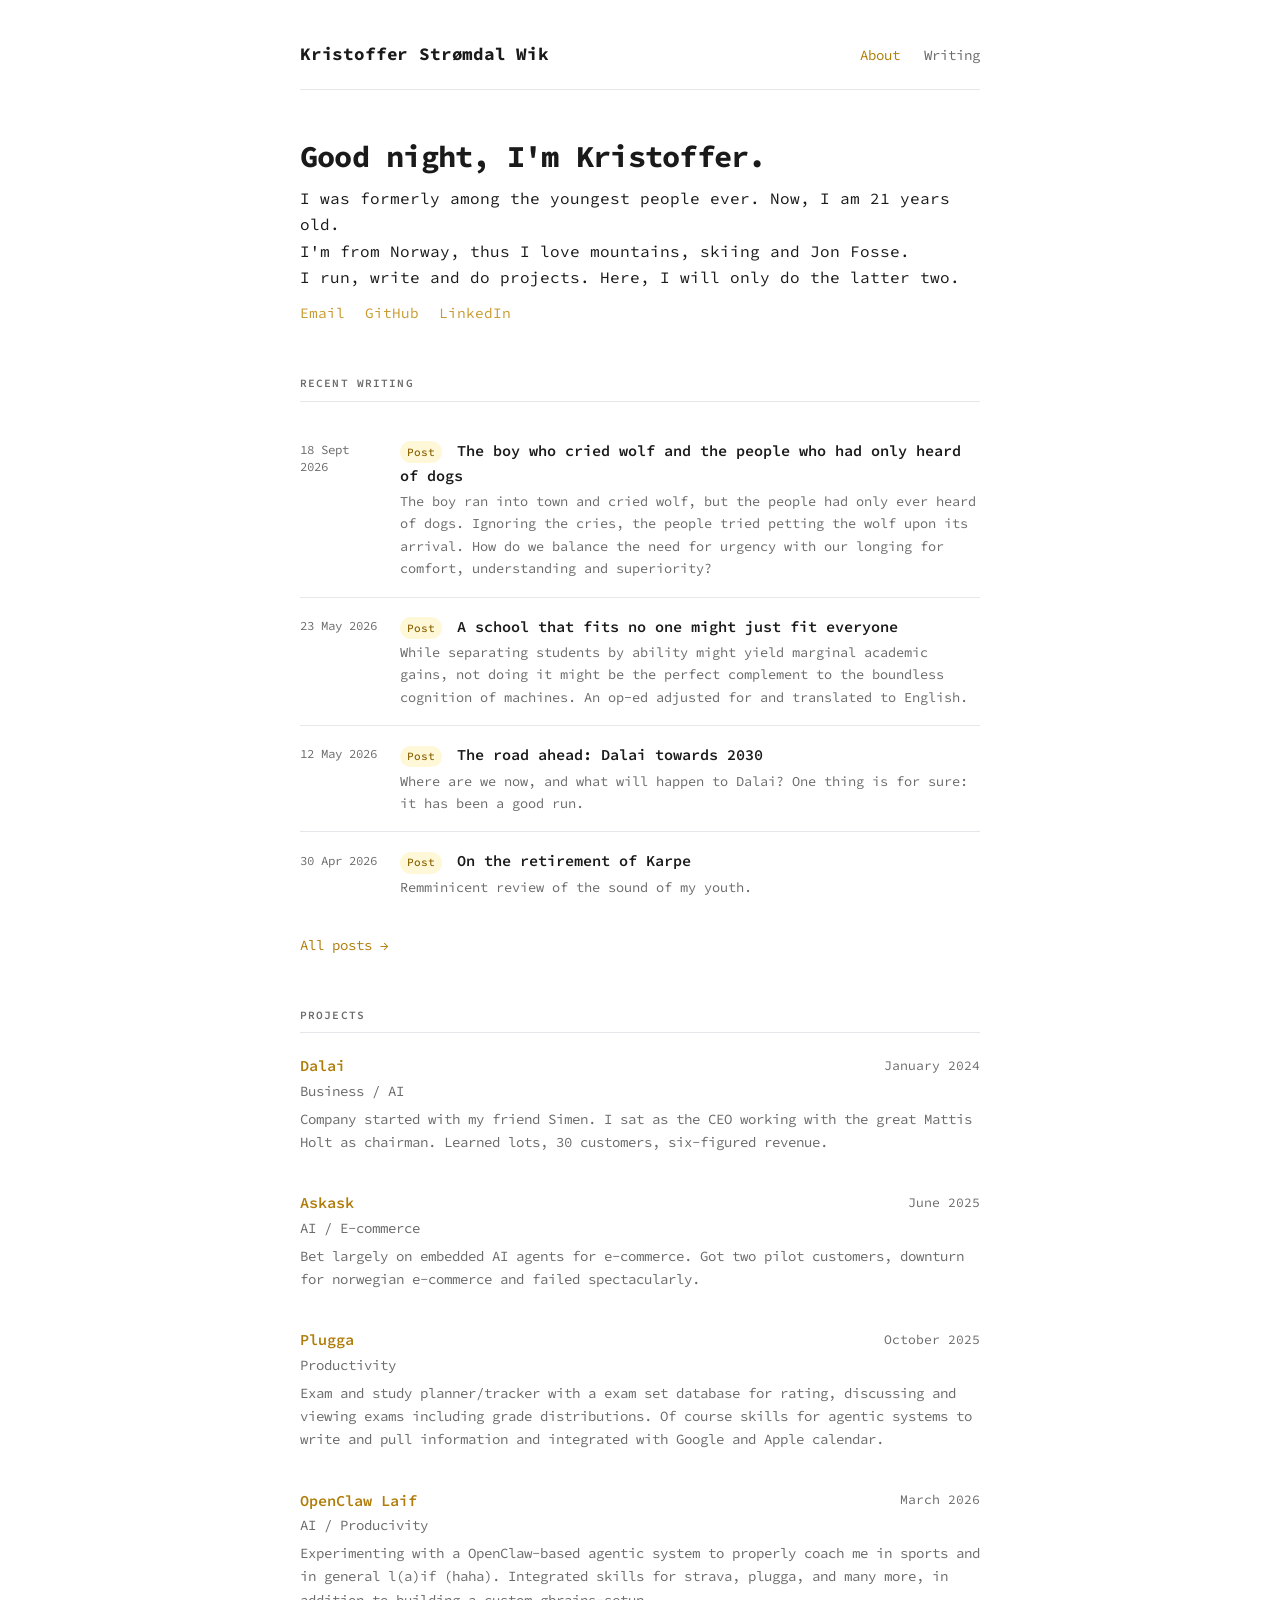
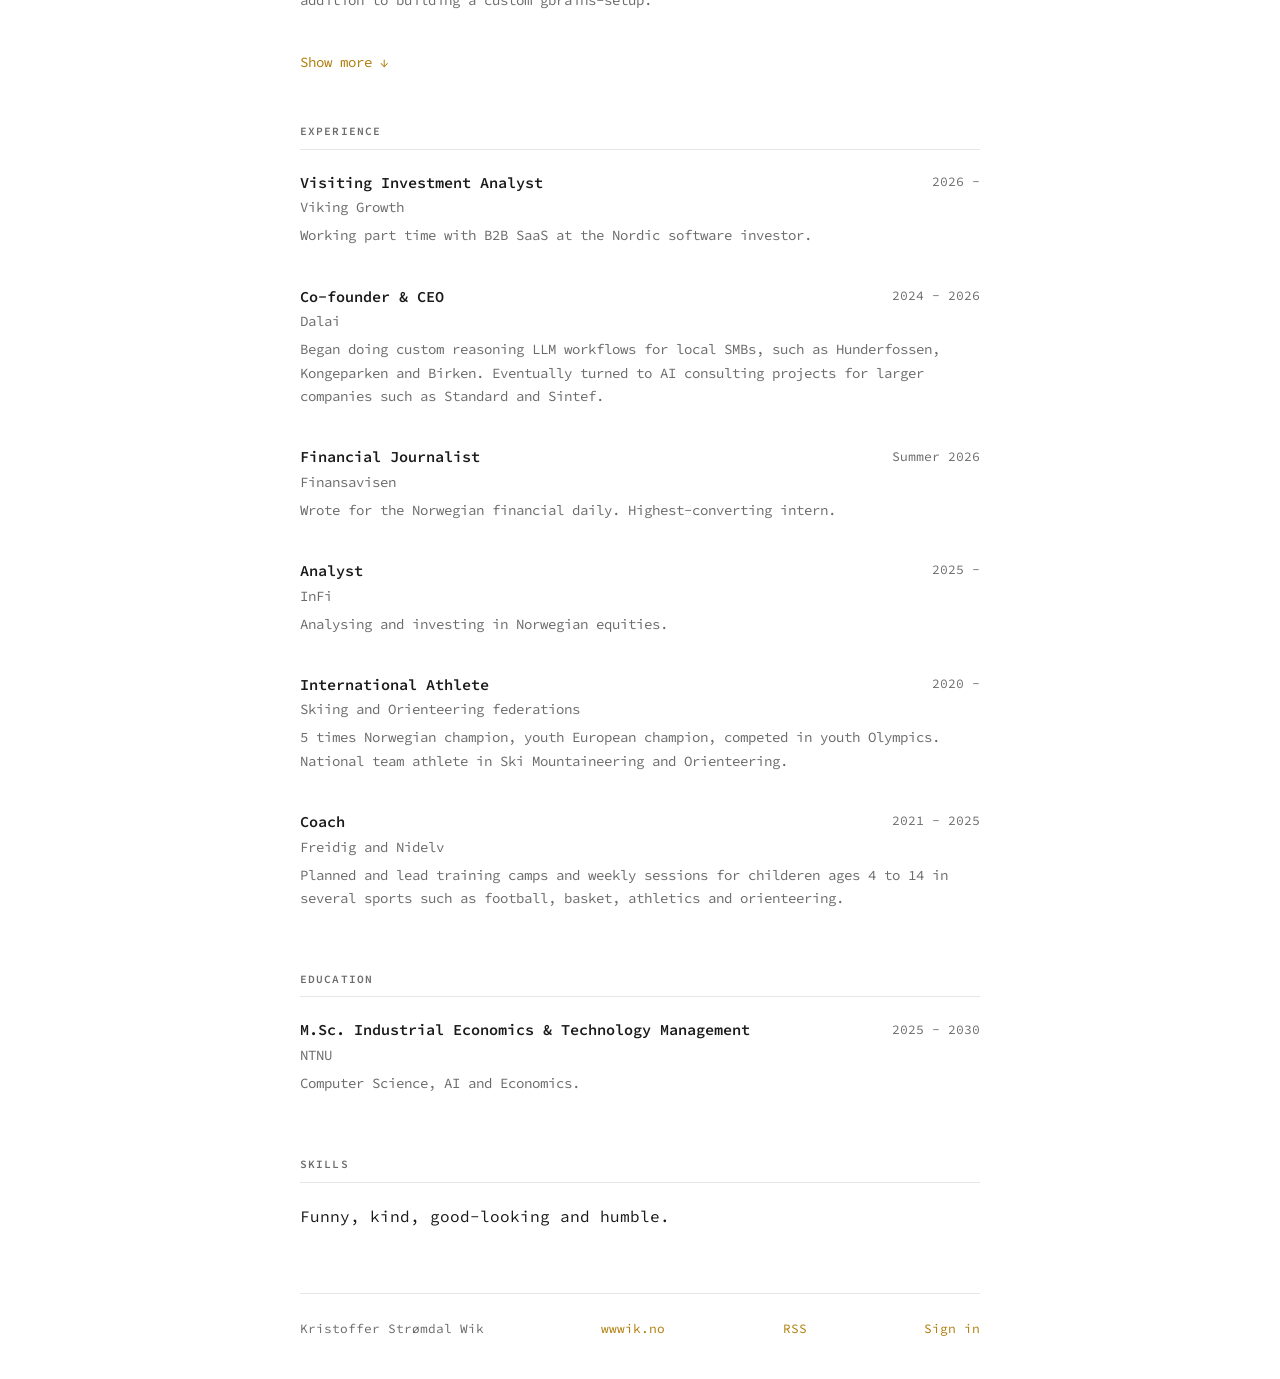
==== commit 63ee2aa2: "Update post: The boy who cried wolf and the people who had only heard of dogs" ====
--- a/index.html
+++ b/index.html
@@ -52,7 +52,7 @@
               <span class="badge badge-blog">Post</span>
               <a href="/posts/the-boy-who-cried-wolf-and-the-people-who-had-only-heard-of-.html">The boy who cried wolf and the people who had only heard of dogs</a>
             </div>
-            <p class="post-summary">The boy ran into town and cried wolf, but the people had only ever heard of dogs. Neglecting the cries, the people tried petting the wolf upon its arrival. How do we balance the need for urgency with our longing for comfort, understanding and superiority?</p>
+            <p class="post-summary">The boy ran into town and cried wolf, but the people had only ever heard of dogs. Ignoring the cries, the people tried petting the wolf upon its arrival. How do we balance the need for urgency with our longing for comfort, understanding and superiority?</p>
           </div>
         </li>
         <li class="post-item">
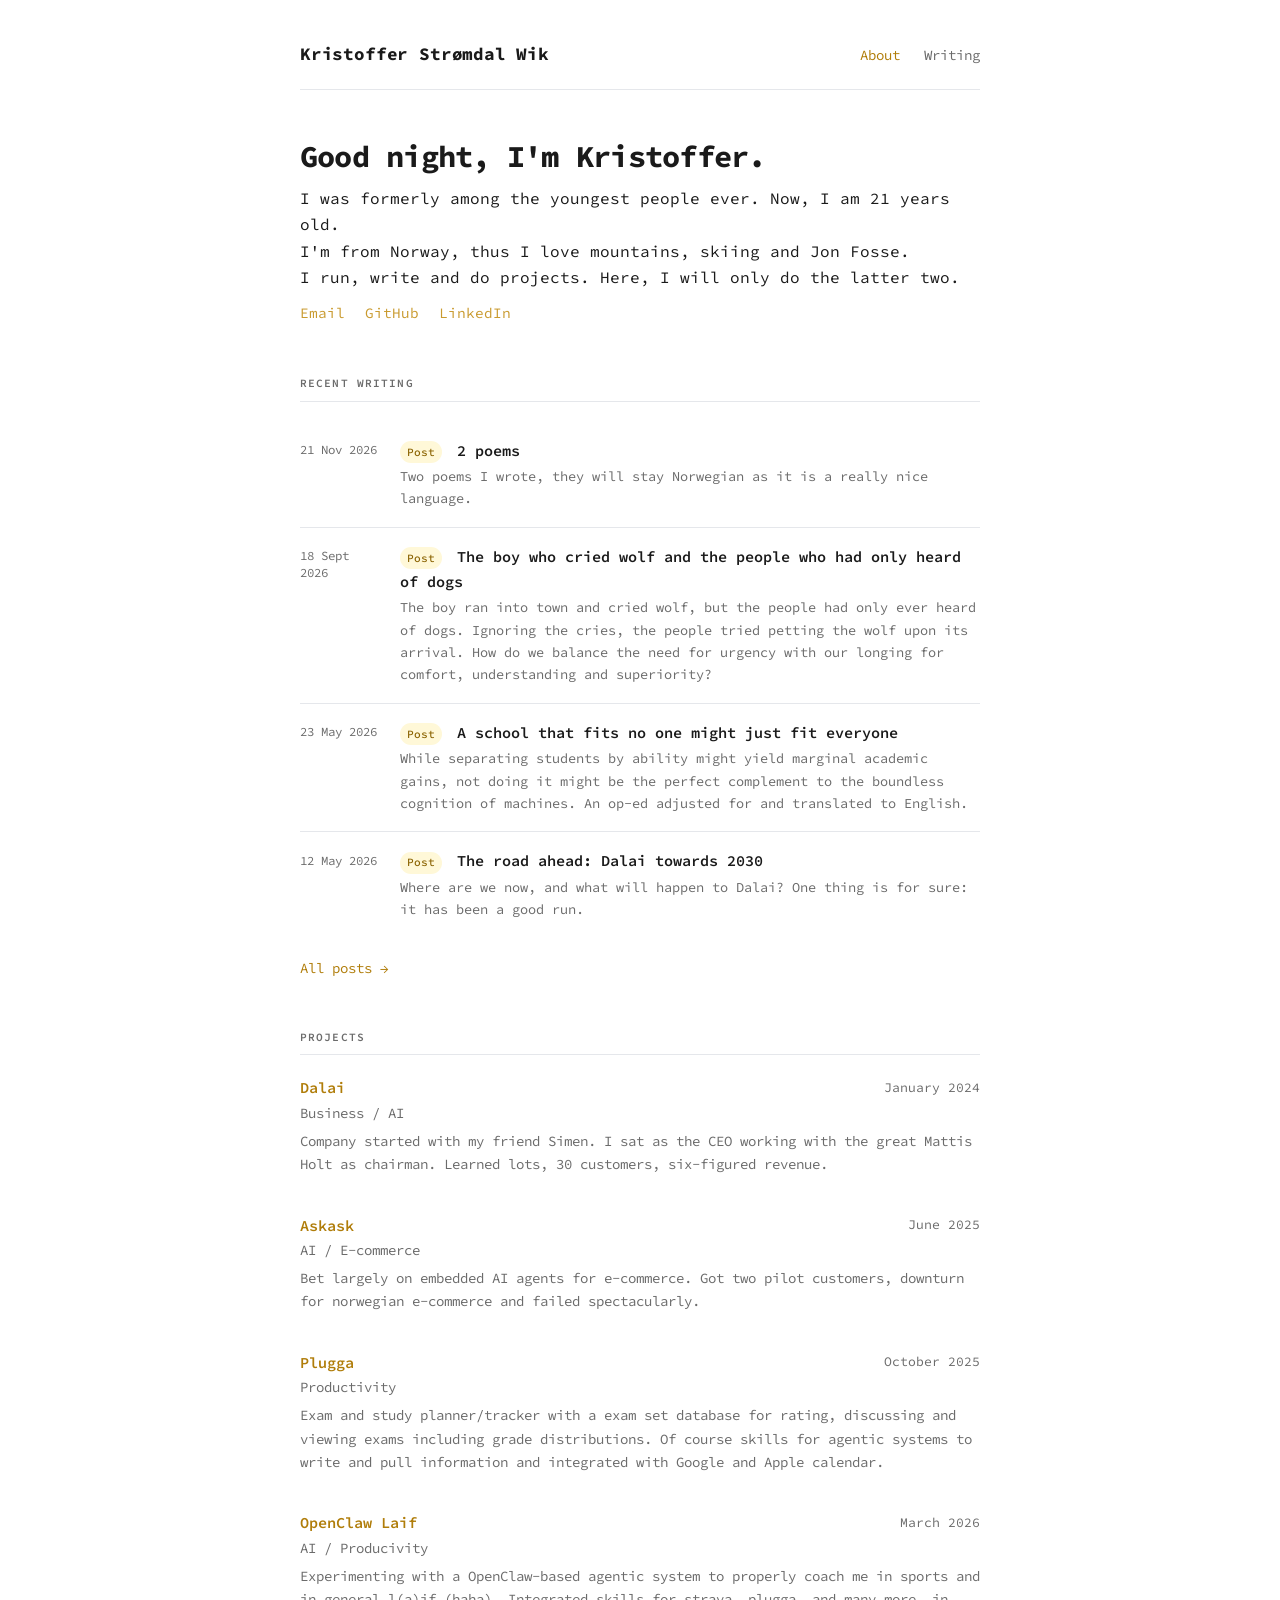
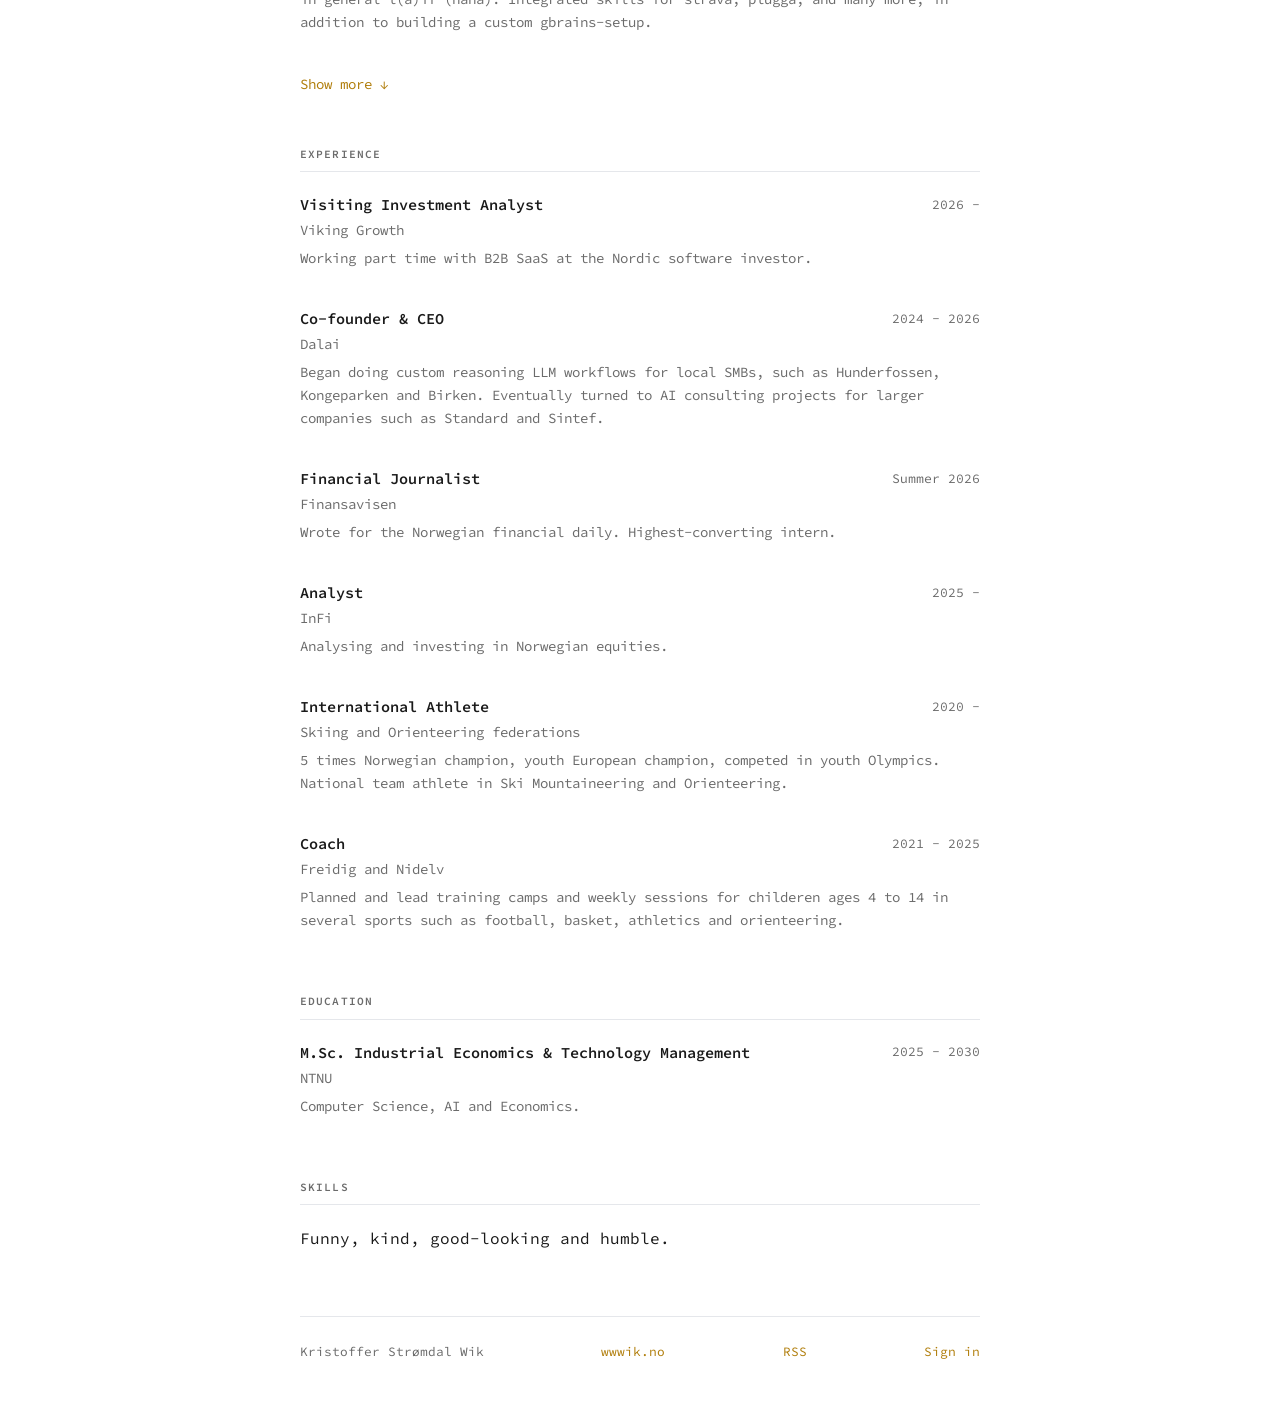
==== commit c3f03d6c: "Add post: 2 poems Co-Authored-By: Claude Fable 5.2 <noreply@anthropic.com> Claude-Session: https://c" ====
--- a/index.html
+++ b/index.html
@@ -6,8 +6,8 @@
   <meta property="og:title" content="Kristoffer Strømdal Wik">
   <meta property="og:image" content="/castle.png">
   <title>Kristoffer Strømdal Wik</title>
-  <!-- build:meta-description --><meta name="description" content="I was formerly among the youngest people ever. Now, I am 20 years old. I&#39;m from Norway, thus I love mountains, skiing and Jon Fosse. I run, write and do projects. Here, I will only do the latter two." /><!-- /build:meta-description -->
-  <!-- build:jsonld --><script type="application/ld+json">{"@context":"https://schema.org","@type":"Person","name":"Kristoffer Strømdal Wik","givenName":"Kristoffer","url":"https://wwwik.no","description":"I was formerly among the youngest people ever. Now, I am 20 years old. I'm from Norway, thus I love mountains, skiing and Jon Fosse. I run, write and do projects. Here, I will only do the latter two.","sameAs":["https://github.com/kristoman-rikardo","https://www.linkedin.com/in/kristofferswik/"],"jobTitle":"Visiting Investment Analyst","worksFor":{"@type":"Organization","name":"Viking Growth"},"alumniOf":[{"@type":"EducationalOrganization","name":"NTNU"}],"knowsAbout":["Dalai","Askask","Plugga","OpenClaw Laif","Mosaic (not the browser)","make3d","Vibedoc.ai"]}</script><!-- /build:jsonld -->
+  <!-- build:meta-description --><meta name="description" content="I was formerly among the youngest people ever. Now, I am 21 years old. I&#39;m from Norway, thus I love mountains, skiing and Jon Fosse. I run, write and do projects. Here, I will only do the latter two." /><!-- /build:meta-description -->
+  <!-- build:jsonld --><script type="application/ld+json">{"@context":"https://schema.org","@type":"Person","name":"Kristoffer Strømdal Wik","givenName":"Kristoffer","url":"https://wwwik.no","description":"I was formerly among the youngest people ever. Now, I am 21 years old. I'm from Norway, thus I love mountains, skiing and Jon Fosse. I run, write and do projects. Here, I will only do the latter two.","sameAs":["https://github.com/kristoman-rikardo","https://www.linkedin.com/in/kristofferswik/"],"jobTitle":"Visiting Investment Analyst","worksFor":{"@type":"Organization","name":"Viking Growth"},"alumniOf":[{"@type":"EducationalOrganization","name":"NTNU"}],"knowsAbout":["Dalai","Askask","Plugga","OpenClaw Laif","Mosaic (not the browser)","make3d","Vibedoc.ai"]}</script><!-- /build:jsonld -->
   <link rel="canonical" href="https://wwwik.no" />
   <link rel="stylesheet" href="style.css" />
   <link rel="icon" type="image/x-icon" href="/favicon.ico?v=2">
@@ -30,7 +30,7 @@
     <section id="about">
       <h1> <span id="greeting"></span>, I'm <span id="cv-name"><!-- build:cv-name -->Kristoffer<!-- /build:cv-name --></span>.</h1>
       <p id="cv-bio">
-        <!-- build:cv-bio -->I was formerly among the youngest people ever. Now, I am <span id="my-age">20</span> years old.
+        <!-- build:cv-bio -->I was formerly among the youngest people ever. Now, I am <span id="my-age">21</span> years old.
         <br> I&#39;m from Norway, thus I love mountains, skiing and Jon Fosse.
         <br> I run, write and do projects. Here, I will only do the latter two.<!-- /build:cv-bio -->
       </p>
@@ -46,6 +46,16 @@
       <h2>Recent writing</h2>
       <ul class="post-list" id="recent-posts"><!-- build:recent-posts -->
         <li class="post-item">
+          <span class="post-date">21 Nov 2026</span>
+          <div class="post-body">
+            <div class="post-title">
+              <span class="badge badge-blog">Post</span>
+              <a href="/posts/2-poems.html">2 poems</a>
+            </div>
+            <p class="post-summary">Two poems I wrote, they will stay Norwegian as it is a really nice language.</p>
+          </div>
+        </li>
+        <li class="post-item">
           <span class="post-date">18 Sept 2026</span>
           <div class="post-body">
             <div class="post-title">
@@ -73,16 +83,6 @@
               <a href="/posts/dalai-future.html">The road ahead: Dalai towards 2030</a>
             </div>
             <p class="post-summary">Where are we now, and what will happen to Dalai? One thing is for sure: it has been a good run.</p>
-          </div>
-        </li>
-        <li class="post-item">
-          <span class="post-date">30 Apr 2026</span>
-          <div class="post-body">
-            <div class="post-title">
-              <span class="badge badge-blog">Post</span>
-              <a href="/posts/karpe.html">On the retirement of Karpe</a>
-            </div>
-            <p class="post-summary">Remminicent review of the sound of my youth.</p>
           </div>
         </li><!-- /build:recent-posts -->
       </ul>
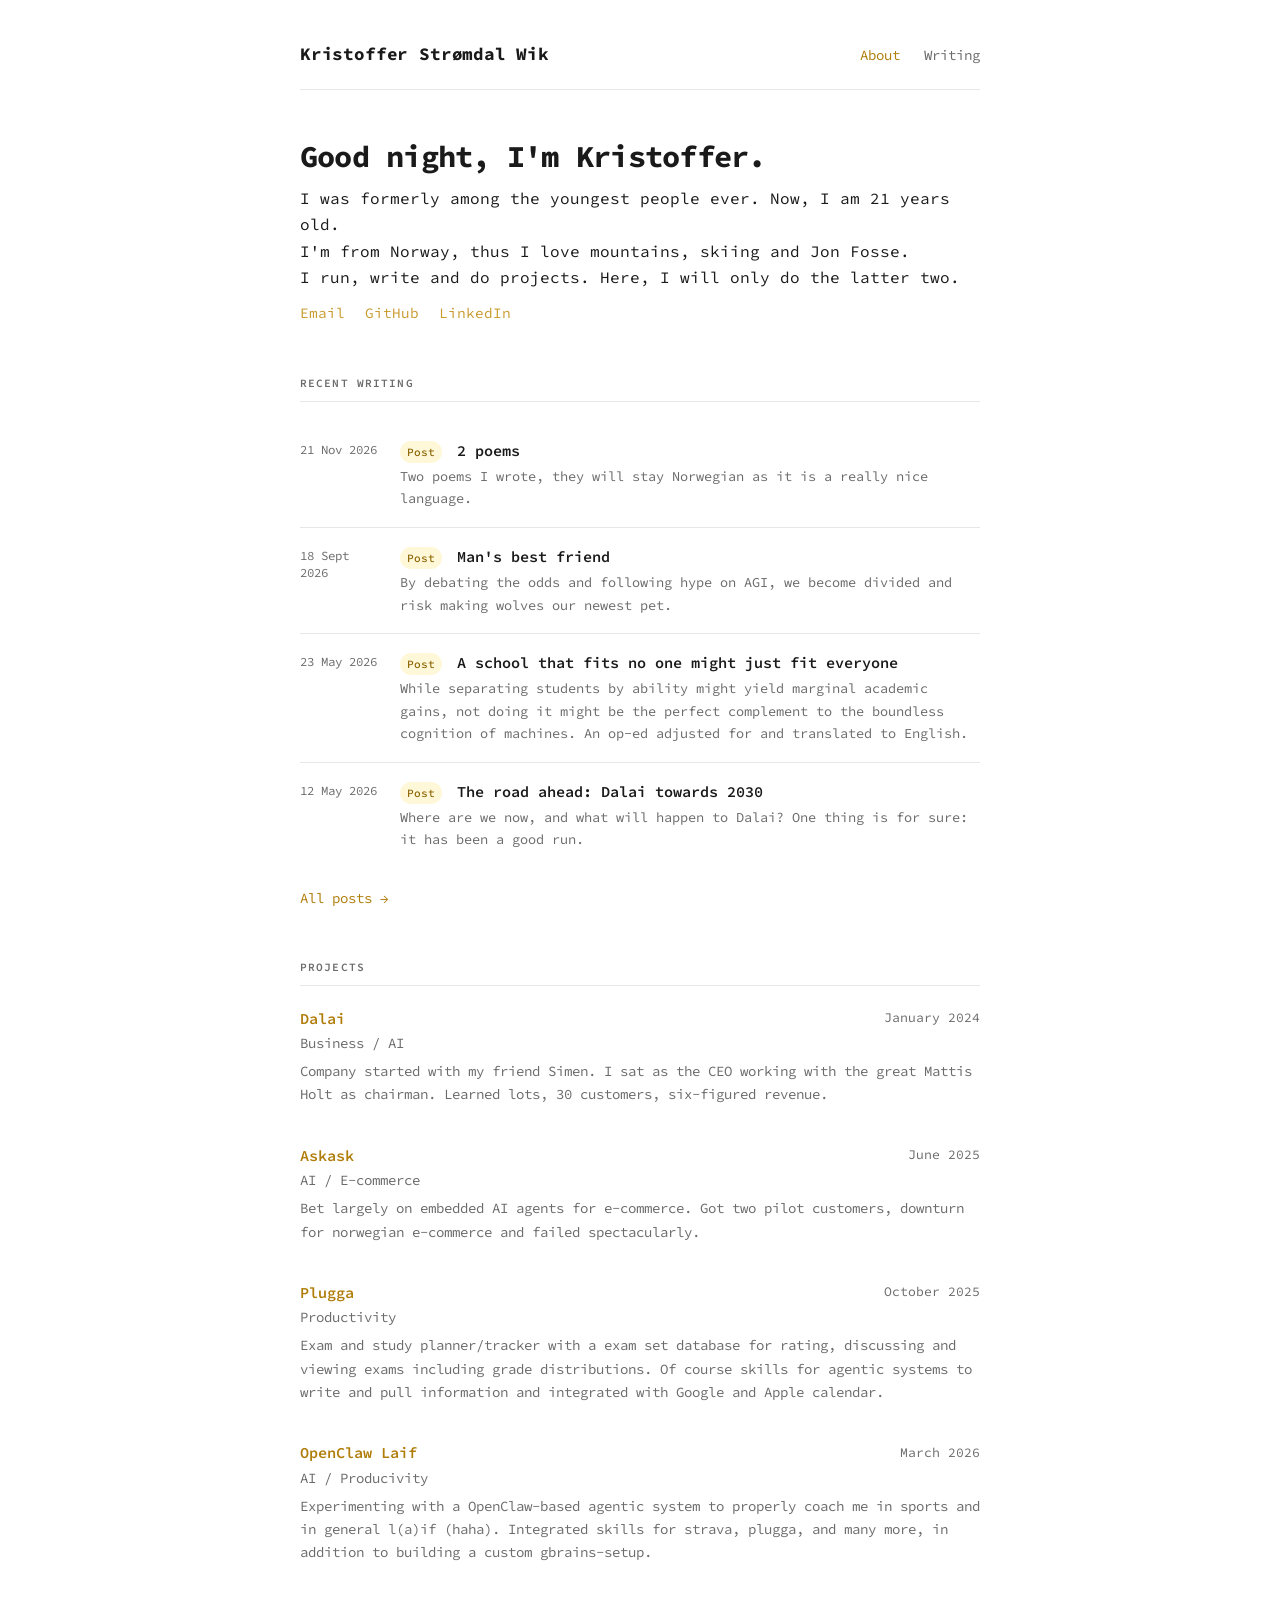
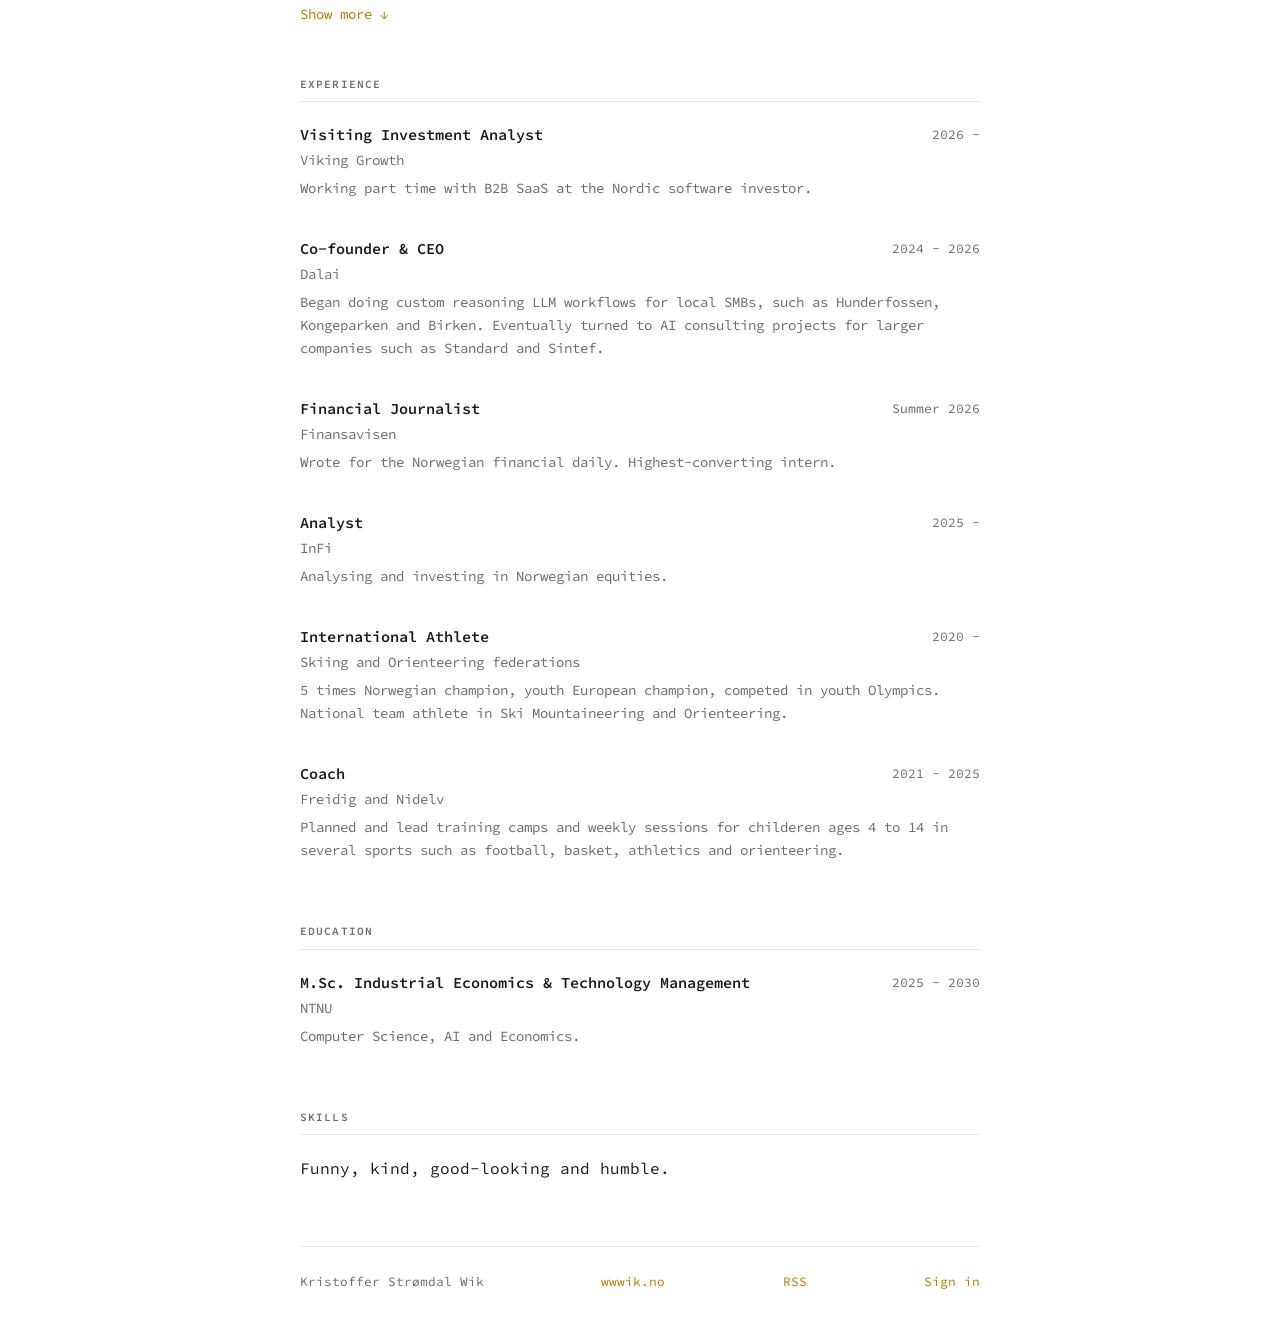
==== commit e6ba5f7e: "Update post: Man's best friend Co-Authored-By: Claude Fable 5.2 <noreply@anthropic.com> Claude-Sessi" ====
--- a/index.html
+++ b/index.html
@@ -60,9 +60,9 @@
           <div class="post-body">
             <div class="post-title">
               <span class="badge badge-blog">Post</span>
-              <a href="/posts/the-boy-who-cried-wolf-and-the-people-who-had-only-heard-of-.html">The boy who cried wolf and the people who had only heard of dogs</a>
-            </div>
-            <p class="post-summary">The boy ran into town and cried wolf, but the people had only ever heard of dogs. Ignoring the cries, the people tried petting the wolf upon its arrival. How do we balance the need for urgency with our longing for comfort, understanding and superiority?</p>
+              <a href="/posts/the-boy-who-cried-wolf-and-the-people-who-had-only-heard-of-.html">Man&#39;s best friend</a>
+            </div>
+            <p class="post-summary">By debating the odds and following hype on AGI, we become divided and risk making wolves our newest pet.</p>
           </div>
         </li>
         <li class="post-item">
